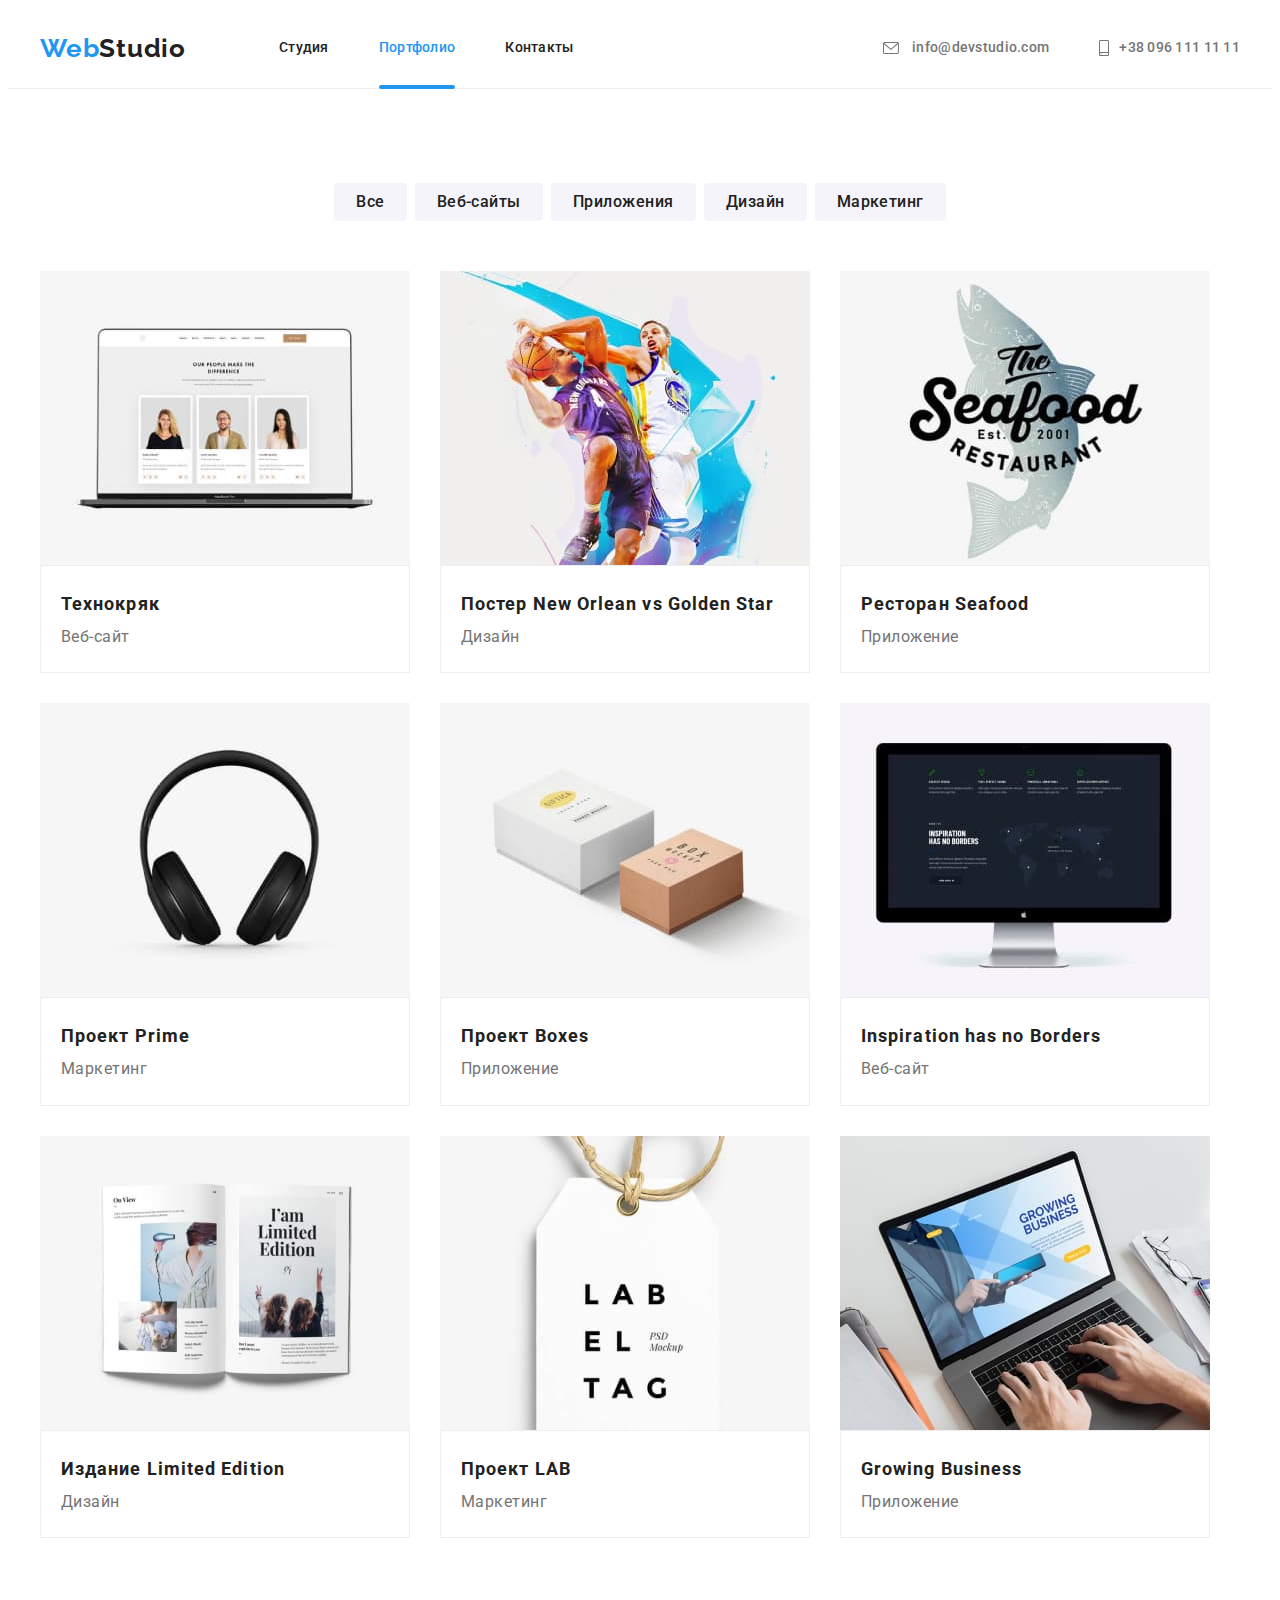
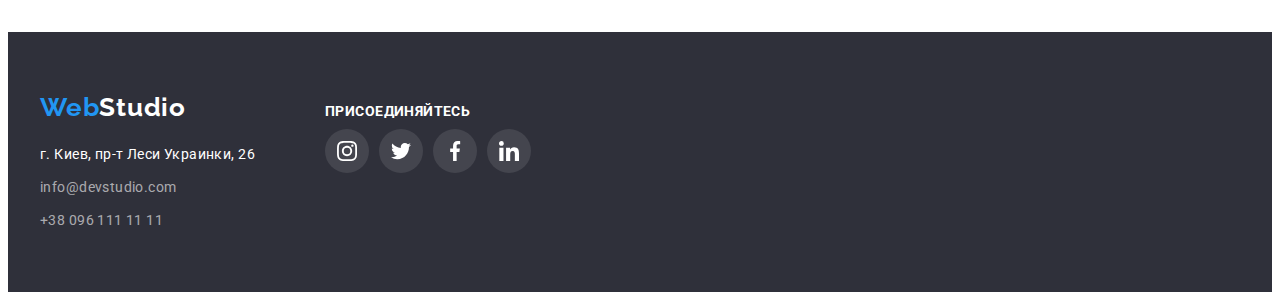
==== portfolio.html @ bf8d0754 "Initial commit" ====
<!DOCTYPE html>
<html lang="en">
  <head>
    <meta charset="UTF-8" />
    <meta http-equiv="X-UA-Compatible" content="IE=edge" />
    <meta name="viewport" content="width=device-width, initial-scale=1.0" />
    <title>Portfolio</title>

    <link
      rel="stylesheet"
      href="https://cdnjs.cloudflare.com/ajax/libs/modern-normalize/1.1.0/modern-normalize.min.css"
      integrity="sha512-wpPYUAdjBVSE4KJnH1VR1HeZfpl1ub8YT/NKx4PuQ5NmX2tKuGu6U/JRp5y+Y8XG2tV+wKQpNHVUX03MfMFn9Q=="
      crossorigin="anonymous"
      referrerpolicy="no-referrer"
    />
    <link rel="preconnect" href="https://fonts.googleapis.com" />
    <link rel="preconnect" href="https://fonts.gstatic.com" crossorigin />
    <link
      href="https://fonts.googleapis.com/css2?family=Oleo+Script&family=Raleway:wght@700&family=Roboto:wght@400;500;700;900&display=swap"
      rel="stylesheet"
    />
    <link rel="stylesheet" href="./css/styles.css" />
  </head>
  <body>
    <header class="page-header">
      <!--логотип в хедері-->
      <div class="container">
        <nav class="header-nav">
          <a lang="en" class="header-logo link" href="./index.html"
            >Web<span class="logo-span">Studio </span>
          </a>
          <!-- список навігації-->
          <ul class="list">
            <li class="header-item">
              <a class="header-link" href="./index.html">Студия</a>
            </li>
            <li class="header-item">
              <a class="header-link heder-current current" href="./portfolio.html">Портфолио</a>
            </li>
            <li class="header-item">
              <a class="header-link" href="">Контакты</a>
            </li>
          </ul>
          <!--контактні данні-->
          <ul class="header-list list">
            <li class="header-item">
              <a class="header-contact link" href="malito:info@devstudio.com">
                <svg class="icon-mail" width="16" height="12">
                  <use href="./symbol-defs.svg#icon-mail"></use>
                </svg>
                info@devstudio.com
              </a>
            </li>

            <li class="header-item">
              <a class="header-contact link" href="tel:+380961111111">
                <svg class="icon-phone" width="10" height="16">
                  <use href="./symbol-defs.svg#icon-smartphone"></use></svg
                >+38 096 111 11 11</a
              >
            </li>
          </ul>
        </nav>
      </div>
    </header>
    <main>
      <section class="main-portfolio">
        <div class="container">
          <h1 hidden>Головна сторінка</h1>

          <ul class="list-btn">
            <li class="work-btn">
              <button class="portfolio-btn btn-text" type="button">Все</button>
            </li>
            <li class="work-btn">
              <button class="portfolio-btn btn-text" type="button">Веб-сайты</button>
            </li>
            <li class="work-btn">
              <button class="portfolio-btn btn-text" type="button">Приложения</button>
            </li>
            <li class="work-btn">
              <button class="portfolio-btn btn-text" type="button">Дизайн</button>
            </li>
            <li class="work-btn">
              <button class="portfolio-btn btn-text" type="button">Маркетинг</button>
            </li>
          </ul>
        </div>
        <div class="container">
          <ul class="list list-portfolio">
            <li class="item-portfolio">
              <div class="portfolio-card">
                <img
                  class="portfolio-logo-work"
                  src="./images/main/img1.jpg"
                  alt="ноутбук"
                  width="370"
                />

                <div class="portfolio-overlay">
                  <p class="portfolio-desc">
                    Ресурс предлагает комплексные предложения с разным уровнем функционала и
                    сервисов. Все это позволит посетителю получить исчерпывающие сведения о компании
                    или частном лице.
                  </p>
                </div>
              </div>
              <div class="description-portfolio">
                <h2 class="portfolio-aside">Технокряк</h2>
                <p class="list-aside">Веб-сайт</p>
              </div>
            </li>
            <li class="item-portfolio">
              <div class="portfolio-card">
                <img src="./images/main/img2.jpg" alt="баскетболісти" width="370" />
                <div class="portfolio-overlay">
                  <p class="portfolio-desc">
                    Ресурс предлагает комплексные предложения с разным уровнем функционала и
                    сервисов. Все это позволит посетителю получить исчерпывающие сведения о компании
                    или частном лице.
                  </p>
                </div>
              </div>
              <div class="description-portfolio">
                <h2 class="portfolio-aside">Постер New Orlean vs Golden Star</h2>
                <p class="list-aside">Дизайн</p>
              </div>
            </li>
            <li class="item-portfolio">
              <div class="portfolio-card">
                <img src="./images/main/img3.jpg" alt="логотип з рибою" width="370" />
                <div class="portfolio-overlay">
                  <p class="portfolio-desc">
                    Ресурс предлагает комплексные предложения с разным уровнем функционала и
                    сервисов. Все это позволит посетителю получить исчерпывающие сведения о компании
                    или частном лице.
                  </p>
                </div>
              </div>
              <div class="description-portfolio">
                <h2 class="portfolio-aside">Ресторан Seafood</h2>
                <p class="list-aside">Приложение</p>
              </div>
            </li>
            <li class="item-portfolio">
              <div class="portfolio-card">
                <img src="./images/main/img4.jpg" alt="наушники" width="370" />
                <div class="portfolio-overlay">
                  <p class="portfolio-desc">
                    Ресурс предлагает комплексные предложения с разным уровнем функционала и
                    сервисов. Все это позволит посетителю получить исчерпывающие сведения о компании
                    или частном лице.
                  </p>
                </div>
              </div>
              <div class="description-portfolio">
                <h2 class="portfolio-aside">Проект Prime</h2>
                <p class="list-aside">Маркетинг</p>
              </div>
            </li>
            <li class="item-portfolio">
              <div class="portfolio-card">
                <img src="./images/main/img5.jpg" alt="два бокса" width="370" />
                <div class="portfolio-overlay">
                  <p class="portfolio-desc">
                    Ресурс предлагает комплексные предложения с разным уровнем функционала и
                    сервисов. Все это позволит посетителю получить исчерпывающие сведения о компании
                    или частном лице.
                  </p>
                </div>
              </div>
              <div class="description-portfolio">
                <h2 class="portfolio-aside">Проект Boxes</h2>
                <p class="list-aside">Приложение</p>
              </div>
            </li>
            <li class="item-portfolio">
              <div class="portfolio-card">
                <img src="./images/main/img6.jpg" alt="монітор" width="370" />
                <div class="portfolio-overlay">
                  <p class="portfolio-desc">
                    Ресурс предлагает комплексные предложения с разным уровнем функционала и
                    сервисов. Все это позволит посетителю получить исчерпывающие сведения о компании
                    или частном лице.
                  </p>
                </div>
              </div>
              <div class="description-portfolio">
                <h2 class="portfolio-aside">Inspiration has no Borders</h2>
                <p class="list-aside">Веб-сайт</p>
              </div>
            </li>
            <li class="item-portfolio">
              <div class="portfolio-card">
                <img src="./images/main/img7.jpg" alt="журнал" width="370" />
                <div class="portfolio-overlay">
                  <p class="portfolio-desc">
                    Ресурс предлагает комплексные предложения с разным уровнем функционала и
                    сервисов. Все это позволит посетителю получить исчерпывающие сведения о компании
                    или частном лице.
                  </p>
                </div>
              </div>
              <div class="description-portfolio">
                <h2 class="portfolio-aside">Издание Limited Edition</h2>
                <p class="list-aside">Дизайн</p>
              </div>
            </li>
            <li class="item-portfolio">
              <div class="portfolio-card">
                <img src="./images/main/img8.jpg" alt="бірка" width="370" />
                <div class="portfolio-overlay">
                  <p class="portfolio-desc">
                    Ресурс предлагает комплексные предложения с разным уровнем функционала и
                    сервисов. Все это позволит посетителю получить исчерпывающие сведения о компании
                    или частном лице.
                  </p>
                </div>
              </div>
              <div class="description-portfolio">
                <h2 class="portfolio-aside">Проект LAB</h2>
                <p class="list-aside">Маркетинг</p>
              </div>
            </li>
            <li class="item-portfolio">
              <div class="portfolio-card">
                <img src="./images/main/img9.jpg" alt="робота за ноутбуком" width="370" />
                <div class="portfolio-overlay">
                  <p class="portfolio-desc">
                    Ресурс предлагает комплексные предложения с разным уровнем функционала и
                    сервисов. Все это позволит посетителю получить исчерпывающие сведения о компании
                    или частном лице.
                  </p>
                </div>
              </div>
              <div class="description-portfolio">
                <h2 class="portfolio-aside">Growing Business</h2>
                <p class="list-aside">Приложение</p>
              </div>
            </li>
          </ul>
        </div>
      </section>
    </main>
    <footer class="footer-info">
      <div class="container all-footer">
        <div class="footer-adres-info">
          <a class="footer-logo link" href="./index.html"
            >Web<span class="logo-footer">Studio </span>
          </a>
          <address>
            <ul class="container-block list-style">
              <li class="adres-liest">
                <a
                  class="link footer-address"
                  href="https://goo.gl/maps/fqZJTuvwZsZVhBV67"
                  target="_blank"
                  rel="noopener nofollow noreferrer"
                  >г. Киев, пр-т Леси Украинки, 26
                </a>
              </li>
              <li class="adres-liest">
                <a class="link footer-contact" href="malito:info@devstudio.com"
                  >info@devstudio.com</a
                >
              </li>
              <li class="adres-liest">
                <a class="link footer-contact" href="tel:+380961111111">+38 096 111 11 11</a>
              </li>
            </ul>
          </address>
        </div>
        <div class="footer-icon">
          <p class="footer-icon-text">присоединяйтесь</p>

          <ul class="footer-icon-liest">
            <li class="link link-icons">
              <a
                class="social-linc-footer"
                href=""
                target="_blank"
                rel="noopener noreferrer"
                aria-label="instagram"
              >
                <svg class="icon-instagram social-media-link" width="20" height="20">
                  <use href="./symbol-defs.svg#icon-instagram"></use>
                </svg>
              </a>
            </li>
            <li class="link link-icons">
              <a
                class="social-linc-footer"
                href=""
                target="_blank"
                rel="noopener noreferrer"
                aria-label="twitter"
              >
                <svg class="icon-twitter social-media-link" width="20" height="20">
                  <use href="./symbol-defs.svg#icon-twitter"></use>
                </svg>
              </a>
            </li>
            <li class="link link-icons">
              <a
                class="social-linc-footer"
                href=""
                target="_blank"
                rel="noopener noreferrer"
                aria-label="facebook"
              >
                <svg class="icon-facebook social-media-link" width="20" height="20">
                  <use href="./symbol-defs.svg#icon-facebook"></use>
                </svg>
              </a>
            </li>
            <li class="link link-icons">
              <a
                class="social-linc-footer"
                href=""
                target="_blank"
                rel="noopener noreferrer"
                aria-label="linkedin"
              >
                <svg class="icon-linkedin social-media-link" width="20" height="20">
                  <use href="./symbol-defs.svg#icon-linkedin"></use>
                </svg>
              </a>
            </li>
          </ul>
        </div>
      </div>
    </footer>
    <script src="./js/modal.js"></script>
  </body>
</html>
---- css/styles.css ----
:root {
  --main-fonts: 'Roboto';
  --title-text-color: #212121;
  --accent-color: #2196f3;
  --white-text-color: #ffffff;
  --grey-text-color: #757575;
}
::after,
::before {
  box-sizing: border-box;
}

body {
  font-family: 'Roboto', sans-serif;
}
p {
  display: block;
  margin-block-start: 1em;
  margin-block-end: 1em;
  margin-inline-start: 0px;
  margin-inline-end: 0px;
}
img {
  display: block;
  max-width: 100%;
}

h1,
h2,
h3,
h4,
p,
ol,
ul {
  margin: 0px;
  padding-left: 0px;
}
.page-header {
  display: block;
  border-bottom: 1px solid #ececec;
}

.header-logo {
  font-family: 'Raleway';
  font-style: normal;
  font-weight: 700;
  font-size: 26px;
  line-height: 1.19;
  letter-spacing: 0.03em;
  color: var(--accent-color);
  display: block;
}
.footer-logo {
  font-family: 'Raleway';
  font-style: normal;
  font-weight: 700;
  font-size: 26px;
  line-height: 1.19;
  letter-spacing: 0.03em;
  color: var(--accent-color);
  display: block;
}

.logo-span {
  color: var(--title-text-color);
}
.logo-footer {
  color: var(--white-text-color);
}

.list {
  list-style: none;
  display: flex;
  align-items: center;
  margin-left: 93px;
}
.list-style {
  list-style: none;
}
.link {
  text-decoration: none;
  display: block;
  list-style: none;
}
.header-link {
  text-decoration: none;
  font-weight: 500;
  font-size: 14px;
  line-height: 1.14;
  letter-spacing: 0.02em;
  color: var(--title-text-color);

  display: block;
  padding-top: 32px;
  padding-bottom: 32px;
  transition-property: color;
  transition-duration: 250ms;
  transition-timing-function: cubic-bezier(0.4, 0, 0.2, 1);
}
.heder-current {
  position: relative;
}
.heder-current::after {
  content: '';
  position: absolute;
  bottom: -1px;
  left: 0%;
  display: block;
  width: 100%;
  height: 4px;
  background-color: #2196f3;
  border-radius: 2px;
}

.current {
  color: var(--accent-color);
}

.header-contact {
  font-weight: 500;
  font-size: 14px;
  line-height: 1.14;
  letter-spacing: 0.02em;
  color: #757575;

  display: block;
  padding-top: 32px;
  padding-bottom: 32px;
  transition-property: color;
  transition-duration: 250ms;
  transition-timing-function: cubic-bezier(0.4, 0, 0.2, 1);
}
.header-link:hover,
.header-link:focus,
.footer-contact:hover,
.footer-contact:focus {
  color: var(--accent-color);
}

.header-nav {
  display: flex;
  align-items: center;
  margin-left: auto;
}

.header-nav .header-item:not(:last-child) {
  margin-right: 50px;
  padding-inline-start: 0;
}
.header-list {
  display: flex;
  align-items: center;
  justify-content: flex-start;
  margin-left: auto;
}
.container {
  width: 1200px;
  padding-left: 15px;
  padding-right: 15px;
  margin-left: auto;
  margin-right: auto;
}

/*хедер*/
.container-hero {
  background-color: #2f303a;
  padding-top: 200px;
  padding-bottom: 200px;
  text-align: center;
  background-image: linear-gradient(rgba(47, 48, 58, 0.4), rgba(47, 48, 58, 0.4)),
    url(../images/fon/Img-fon.jpg);
  background-repeat: no-repeat;
  background-size: cover;
  background-position: center;
  max-width: 1600px;
  max-height: 600px;
  margin-left: auto;
  margin-right: auto;
}
.footer-address {
  font-weight: 400;
  font-size: 14px;
  line-height: 1.71;
  letter-spacing: 0.03em;
  color: var(--white-text-color);
}
.main-title {
  font-weight: 900;
  font-size: 44px;
  line-height: 60px;
  text-align: center;
  letter-spacing: 0.06em;
  text-transform: uppercase;
  color: var(--white-text-color);
}
.main-btn {
  font-weight: 700;
  font-size: 16px;
  line-height: 1.88;
  display: inline-block;
  align-items: center;
  text-align: center;
  letter-spacing: 0.06em;
  color: #ffffff;
  background-color: #2196f3;
  cursor: pointer;
  border-radius: 4px;
  padding-top: 10px;
  padding-bottom: 10px;
  padding-left: 32px;
  padding-right: 32px;
  margin-top: 30px;
}

.section {
  padding-top: 94px;
  padding-bottom: 94px;
  justify-content: center;
}
.section-team {
  padding-top: 94px;
  background-color: #f5f4fa;
}
.main-liest {
  display: flex;
}

.main-item {
  width: 270px;
}
.main-item:not(:first-child) {
  margin-left: 30px;
}
.list-item {
  list-style: none;
  display: flex;
  align-items: center;
}
.list-benefits {
  list-style: none;
  display: flex;
  align-items: center;
}
.li-benefits:not(:first-child) {
  margin-left: 30px;
}
.li-benefits {
  position: relative;
  overflow: hidden;
}
.benefits-desc {
  font-family: 'Roboto';
  font-style: normal;
  font-weight: 700;
  font-size: 14px;
  line-height: 1.14;
  text-align: center;
  letter-spacing: 0.03em;
  text-transform: uppercase;
  color: #ffffff;
}
.benefits-overlay {
  position: absolute;
  bottom: 0%;
  left: 0%;
  display: flex;
  align-items: center;
  justify-content: center;
  height: 70px;
  width: 370px;
  transform: translateY(100%);
  backdrop-filter: blur(3px);
  background-color: rgba(47, 48, 58, 0.8);

  transition-property: transform;
  transition-duration: 250ms;
  transition-timing-function: cubic-bezier(0.4, 0, 0.2, 1);
}
.li-benefits:hover .benefits-overlay {
  transform: translateY(0);
}
.main-subtitle {
  font-weight: 700;
  font-size: 14px;
  line-height: 16px;
  letter-spacing: 0.03em;
  text-transform: uppercase;
  color: var(--title-text-color);
  margin-bottom: 10px;
}
.main-text {
  font-family: 'Roboto', sans-serif;
  font-size: 14px;
  line-height: 24px;
  letter-spacing: 0.03em;
  color: #757575;
}

.main-benefits,
.main-team {
  font-weight: 700;
  font-size: 36px;
  line-height: 1.17;
  text-align: center;
  letter-spacing: 0.03em;
  color: var(--title-text-color);
  padding-bottom: 50px;
}
.work-foto {
  padding-bottom: 94px;
}
.main-liest {
  list-style: none;
  flex-basis: calc(100% /);
}
.team-list {
  font-weight: 500;
  font-size: 16px;
  line-height: 1.19;

  letter-spacing: 0.03em;
  color: var(--title-text-color);
}
.team-foto:not(:first-child) {
  margin-left: 30px;
}
.card {
  box-shadow: 0px 1px 3px rgba(0, 0, 0, 0.12), 0px 2px 1px rgba(0, 0, 0, 0.2);
  border-radius: 0px 0px 4px 4px;
  padding-top: 30px;
  padding-bottom: 30px;
  background: #ffffff;
}

.team-text-info {
  padding-top: 10px;
}
.team-desc {
  font-weight: 400;
  font-size: 16px;
  line-height: 19px;

  letter-spacing: 0.03em;
  color: var(--grey-text-color);
}
.team-li {
  text-align: center;
  display: flex;
}
.footer-address {
  font-weight: 400;
  font-size: 14px;
  font-family: 'Roboto';
  font-style: normal;
  line-height: 1.71;
  letter-spacing: 0.03em;
  color: var(--white-text-color);
  transition-property: color;
  transition-duration: 250ms;
  transition-timing-function: cubic-bezier(0.4, 0, 0.2, 1);
}
.footer-contact {
  font-weight: 400;
  font-size: 14px;
  line-height: 24px;
  font-family: 'Roboto';
  font-style: normal;
  letter-spacing: 0.03em;
  color: rgba(255, 255, 255, 0.6);
  transition-property: color;
  transition-duration: 250ms;
  transition-timing-function: cubic-bezier(0.4, 0, 0.2, 1);
}

.footer-info {
  background-color: #2f303a;
  padding-top: 60px;
  padding-bottom: 60px;
}

.footer-address:hover,
.footer-address:focus {
  color: var(--accent-color);
}
.list-btn {
  list-style: none;
}
.btn-text {
  font-weight: 500;
  font-size: 16px;
  line-height: 1.63;
  text-align: center;
  letter-spacing: 0.03em;
  color: #212121;
  font-family: inherit;
  text-decoration: none;
  padding-top: 6px;
  padding-bottom: 6px;
  padding-left: 22px;
  padding-right: 22px;
  cursor: pointer;
}
.portfolio-btn {
  background-color: #f5f4fa;
  border: #f5f4fa;
  border-radius: 4px;
  transition-property: background-color;
  transition-duration: 250ms;
  transition-timing-function: cubic-bezier(0.4, 0, 0.2, 1);
}
.portfolio-btn:hover,
.portfolio-btn:focus {
  background-color: #2196f3;
  box-shadow: 0px 3px 1px rgba(0, 0, 0, 0.1), 0px 1px 2px rgba(0, 0, 0, 0.08),
    0px 2px 2px rgba(0, 0, 0, 0.12);
}
.btn-text:hover,
.btn-text:focus {
  color: #ffffff;
}
.main-portfolio {
  padding-top: 94px;
  padding-bottom: 94px;
}
.portfolio-aside {
  font-weight: 700;
  font-size: 18px;
  line-height: 2;
  letter-spacing: 0.06em;
  color: #212121;
}
.list-aside {
  font-weight: 400;
  font-size: 16px;
  line-height: 1.88;
  letter-spacing: 0.03em;
  color: #757575;
}
.container-block {
  display: block;
  margin-top: 20px;
}
.container-block > .adres-liest:not(:first-child) {
  margin-top: 9px;
}

/*Portfolio*/
.list-portfolio {
  display: flex;
  flex-wrap: wrap;
  margin-top: -30px;
  margin-left: -30px;
}

.list-portfolio > .item-portfolio {
  flex-basis: calc(100% / 3 -60px);

  margin-left: 30px;
  margin-top: 30px;
  max-width: 100%;
}
.item-portfolio:focus,
.item-portfolio:hover {
  box-shadow: 0px 1px 1px rgba(0, 0, 0, 0.12), 0px 4px 4px rgba(0, 0, 0, 0.06),
    1px 4px 6px rgba(0, 0, 0, 0.16);
  cursor: pointer;
}
.list-btn {
  display: flex;
  justify-content: center;

  margin-bottom: 50px;
}
.work-btn:not(:first-child) {
  margin-left: 8px;
}
.description-portfolio {
  padding-top: 20px;
  padding-bottom: 20px;
  background: #ffffff;
  border: 1px solid #eeeeee;
  padding-left: 20px;
}
.clients {
  font-family: 'Roboto';
  font-style: normal;
  font-weight: 700;
  font-size: 36px;
  line-height: 42px;
  text-align: center;
  letter-spacing: 0.03em;
  margin-bottom: 50px;

  color: #212121;
}
.work-clients {
  padding-top: 94px;
  padding-bottom: 94px;
}
.icon-mail,
.icon-phone {
  vertical-align: middle;
  margin-right: 10px;
}
.social-linc-icons {
  padding-top: 16px;
  display: flex;
  justify-content: center;
}
.link-icons:not(:last-child) {
  padding-right: 10px;
}
.social-linc {
  width: 44px;
  height: 44px;
  border-radius: 50%;
  background-color: #ffffff;
  display: flex;
  align-items: center;
  justify-content: center;
  fill: #afb1b8;
  transition-property: background-color;
  transition-duration: 250ms;
  transition-timing-function: cubic-bezier(0.4, 0, 0.2, 1);
}
.social-linc:hover,
.social-linc:focus {
  fill: #ffffff;
  background-color: #2196f3;
}

.header-contact:focus,
.header-contact:hover {
  color: #2196f3;
}
.grup-logo {
  display: flex;
  align-items: center;
  justify-content: center;
}
.liest-logo-clients {
  width: 170px;
  height: 92px;
  outline: 1px solid #afb1b8;
  border-radius: 4px;
  display: flex;
  align-items: center;
  justify-content: center;
  fill: #afb1b8;
  transition-property: fill;
  transition-duration: 250ms;
  transition-timing-function: cubic-bezier(0.4, 0, 0.2, 1);
}
.liest-logo-clients:hover,
.liest-logo-clients:focus {
  fill: #2196f3;
  outline: 1px solid #2196f3;
}
.liest-logo:not(:last-child) {
  margin-right: 30px;
}
.info-logo-liest {
  background-color: #f5f4fa;
  border-radius: 4px;
  width: 270px;
  height: 120px;
  display: flex;
  justify-content: center;
  align-items: center;
  margin-bottom: 30px;
}
.info-logo {
  justify-content: center;
  align-items: center;
}
.footer-icon-text {
  font-family: 'Roboto';
  font-style: normal;
  font-weight: 700;
  font-size: 14px;
  line-height: 16px;
  letter-spacing: 0.03em;
  text-transform: uppercase;
  color: #ffffff;
  margin-bottom: 10px;
}
.footer-icon-liest {
  display: flex;
}
.footer-adres-info {
  margin-right: 70px;
}
.all-footer {
  display: flex;
  align-items: baseline;
}
.icon-mail {
  fill: currentColor;
}
.icon-phone {
  fill: currentColor;
}
.social-linc-footer {
  width: 44px;
  height: 44px;
  border-radius: 50%;
  background-color: rgba(255, 255, 255, 0.1);
  display: flex;
  align-items: center;
  justify-content: center;
  fill: #ffffff;
  transition-property: background-color;
  transition-duration: 250ms;
  transition-timing-function: cubic-bezier(0.4, 0, 0.2, 1);
}
.social-linc-footer:hover,
.social-linc-footer:focus {
  background-color: #2196f3;
}
.portfolio-desc {
  display: flex;
  align-items: center;
  justify-content: center;
  font-family: 'Roboto';
  font-style: normal;
  font-weight: 400;
  font-size: 18px;
  line-height: 1.55;
  letter-spacing: 0.03em;
  color: #ffffff;
  padding-top: 64px;
  padding-bottom: 64px;
  padding-left: 24px;
  padding-right: 24px;
}
.portfolio-overlay {
  position: absolute;
  bottom: 0%;

  display: flex;
  align-items: center;
  justify-content: center;
  width: 100%;
  height: 100%;
  background-color: rgba(33, 150, 243, 0.9);
  transform: translateY(100%);
  backdrop-filter: blur(3px);
  transition-property: transform;
  transition-duration: 250ms;
  transition-timing-function: cubic-bezier(0.4, 0, 0.2, 1);
}
.portfolio-card {
  position: relative;
  overflow: hidden;
}
.portfolio-card:hover .portfolio-overlay {
  transform: translateY(0%);
}
.backdrop {
  position: fixed;
  top: 0%;
  left: 0%;
  width: 100%;
  height: 100%;
  background-color: rgba(0, 0, 0, 0.2);
  opacity: 1;
  visibility: visible;
  pointer-events: initial;
  transition-property: opacity, visibility;
  transition-duration: 250ms;
  transition-timing-function: cubic-bezier(0.4, 0, 0.2, 1);
}
.modal {
  position: absolute;
  width: 528px;
  height: 581px;
  top: 50%;
  left: 50%;
  transform: translate(-50%, -50%);
  background-color: #ffffff;
  box-shadow: 0px 1px 3px rgba(0, 0, 0, 0.12), 0px 1px 1px rgba(0, 0, 0, 0.14),
    0px 2px 1px rgba(0, 0, 0, 0.2);
  border-radius: 4px;
}
.backdrop.is-hidden {
  opacity: 0;
  visibility: hidden;
  pointer-events: none;
}
.modal-btn {
  width: 30px;
  height: 30px;
  display: flex;
  align-items: center;
  justify-content: center;
  margin-top: 8px;
  margin-right: 8px;
  margin-left: auto;
  background: var(--white-bg-color);
  border: 1px solid rgba(0, 0, 0, 0.1);
  border-radius: 50%;
  cursor: pointer;
}
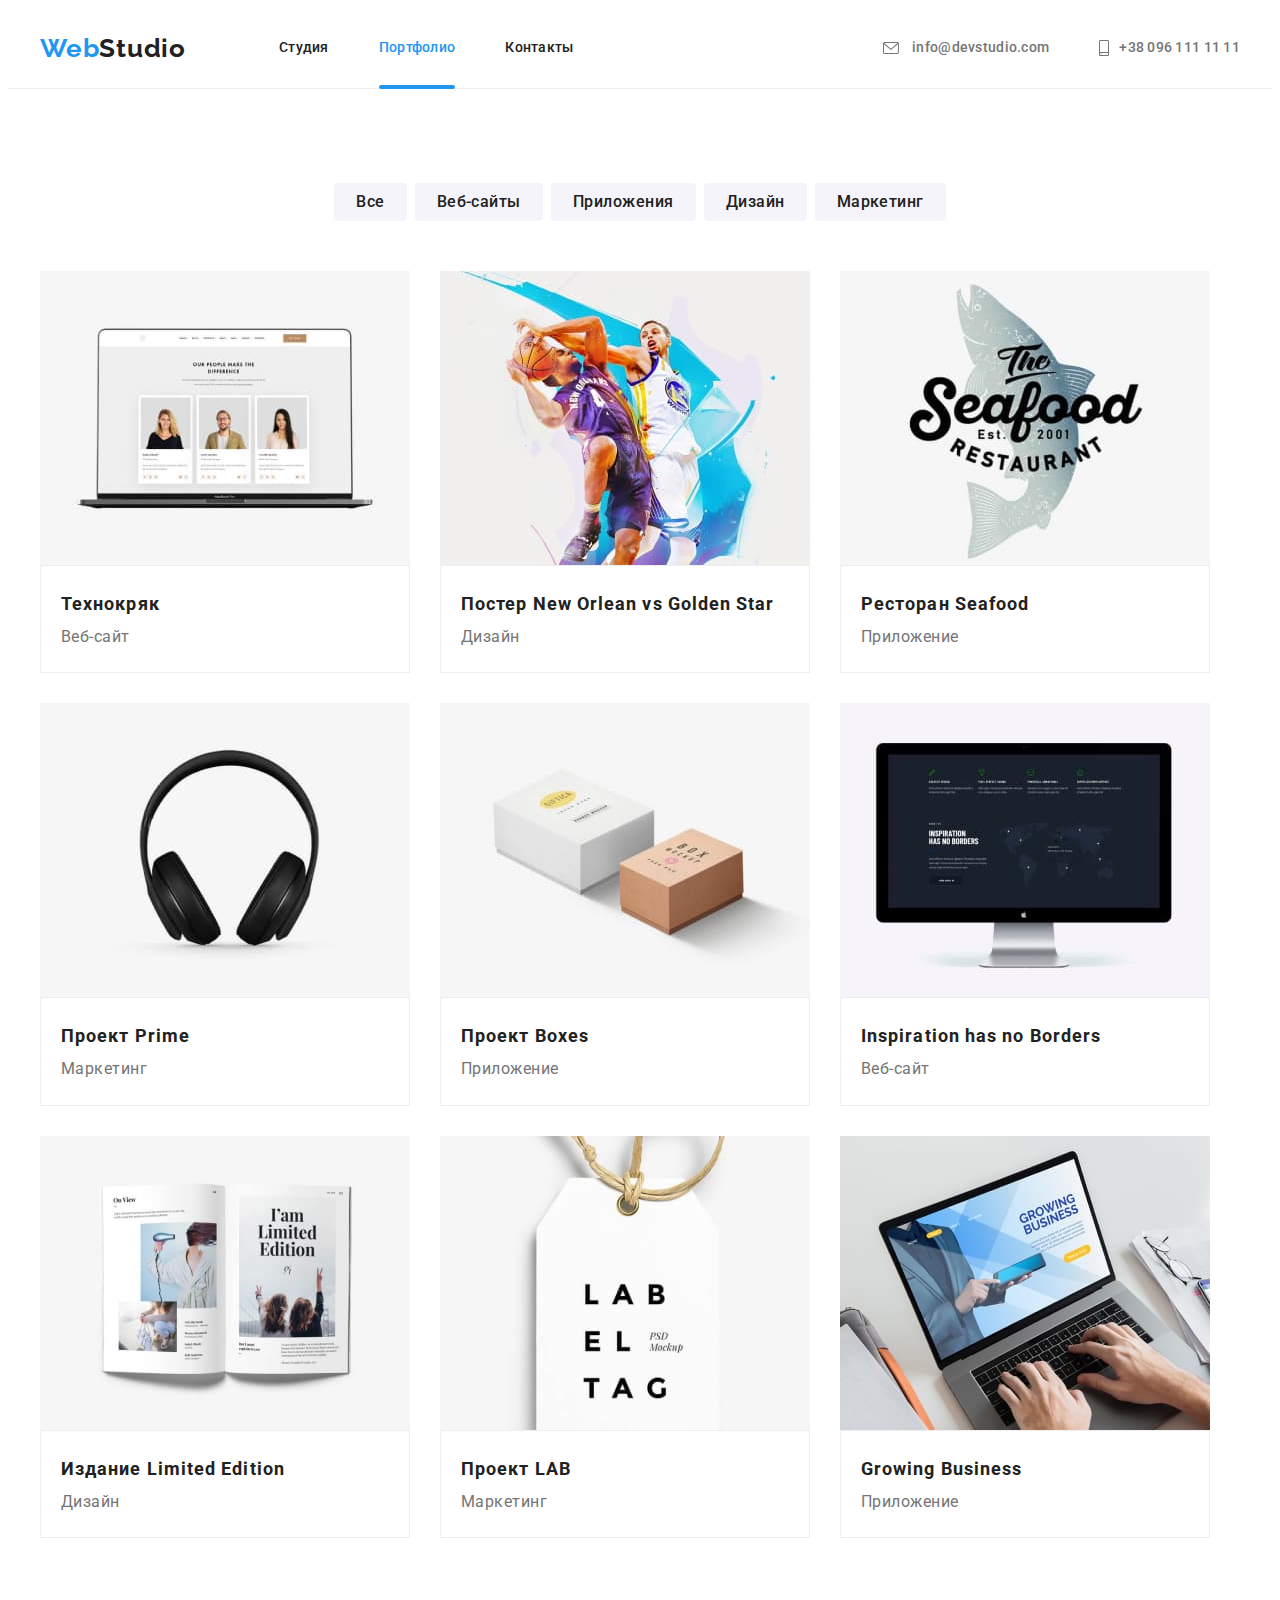
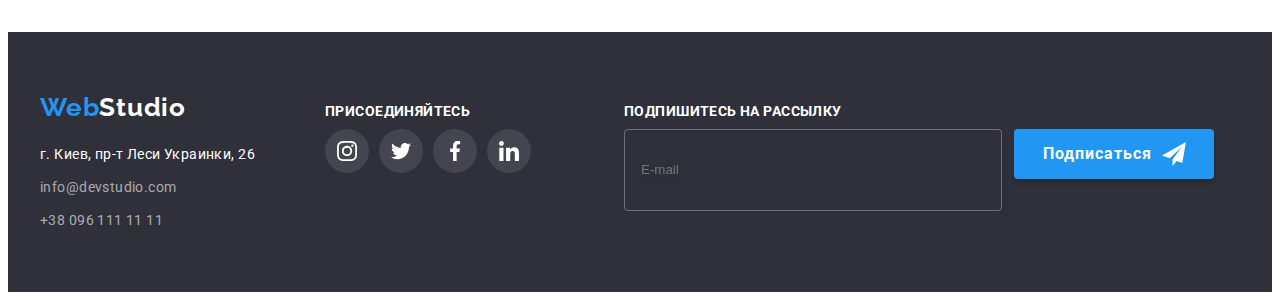
==== commit 57d0c6bc: "01-hw-06" ====
--- a/portfolio.html
+++ b/portfolio.html
@@ -328,6 +328,30 @@
             </li>
           </ul>
         </div>
+        <form class="footer-font">
+          <label class="footer-title-label" for="email">Подпишитесь на рассылку</label>
+          <ul class="footer-input-list">
+            <li class="link footer-input-item">
+              <input
+                type="email"
+                name="email"
+                id="email"
+                placeholder="E-mail"
+                required
+                minlength="2"
+                class="footer-input"
+              />
+            </li>
+            <li class="link footer-input-item">
+              <button class="footer-form-btn" type="submit">
+                Подписаться
+                <svg class="footer-btn-svg" width="24" height="24">
+                  <use href="./symbol-defs.svg#icon-footer-telegram"></use>
+                </svg>
+              </button>
+            </li>
+          </ul>
+        </form>
       </div>
     </footer>
     <script src="./js/modal.js"></script>
--- a/css/styles.css
+++ b/css/styles.css
@@ -311,7 +311,7 @@
 }
 .main-liest {
   list-style: none;
-  flex-basis: calc(100% /);
+  flex-basis: calc(100%);
 }
 .team-list {
   font-weight: 500;
@@ -701,3 +701,214 @@
   border-radius: 50%;
   cursor: pointer;
 }
+.footer-font {
+  display: flex;
+  flex-direction: column;
+  margin-left: 93px;
+}
+.footer-title-label {
+  font-family: 'Roboto';
+  font-style: normal;
+  font-weight: 700;
+  font-size: 14px;
+  line-height: calc(16 / 14);
+  letter-spacing: 0.03em;
+  text-transform: uppercase;
+  color: #ffffff;
+  margin-bottom: 20px;
+}
+.footer-input {
+  width: 358px;
+  height: 50px;
+  padding-left: 16px;
+  padding-top: 15px;
+  padding-bottom: 15px;
+  background-color: inherit;
+  color: #ffffff;
+  border: 1px solid rgba(255, 255, 255, 0.3);
+  filter: drop-shadow(0px 4px 4px rgba(0, 0, 0, 0.15));
+  border-radius: 4px;
+}
+.footer-input-list {
+  display: flex;
+}
+.footer-input-item:not(:last-child) {
+  margin-right: 12px;
+}
+.footer-form-btn {
+  width: 200px;
+  height: 50px;
+  background-color: #2196f3;
+  box-shadow: 0px 4px 4px rgba(0, 0, 0, 0.15);
+  border-radius: 4px;
+  border: transparent;
+  color: #ffffff;
+  font-family: 'Roboto';
+  font-style: normal;
+  font-weight: 700;
+  font-size: 16px;
+  line-height: calc(30 / 16);
+  display: inline-flex;
+  align-items: center;
+  text-align: center;
+  letter-spacing: 0.06em;
+  cursor: pointer;
+  padding-left: 29px;
+}
+.footer-btn-svg {
+  fill: #ffffff;
+  margin-left: 10px;
+}
+.register-form {
+  display: block;
+  flex-direction: column;
+  padding-left: 40px;
+  padding-right: 40px;
+  gap: 10px;
+}
+.register-text {
+  font-family: 'Roboto';
+  font-style: normal;
+  font-weight: 700;
+  font-size: 20px;
+  line-height: 1.15;
+  display: block;
+  text-align: center;
+  letter-spacing: 0.03em;
+  color: #212121;
+  margin-bottom: 12px;
+}
+label {
+  display: flex;
+  align-items: center;
+  font-family: 'Roboto';
+  font-style: normal;
+  font-weight: 400;
+  font-size: 12px;
+  line-height: calc(14 / 12);
+  letter-spacing: 0.01em;
+  color: #757575;
+}
+label:not(:last-child) {
+  margin-bottom: 10px;
+}
+.footer-imput {
+  width: 100%;
+  height: 40px;
+  border: 1px solid rgba(33, 33, 33, 0.2);
+  border-radius: 4px;
+  margin-top: 4px;
+  padding-left: 42px;
+  cursor: pointer;
+}
+textarea {
+  width: 100%;
+  height: 120px;
+  border: 1px solid rgba(33, 33, 33, 0.2);
+  border-radius: 4px;
+  font-family: 'Roboto';
+  font-style: normal;
+  font-weight: 400;
+  font-size: 12px;
+  line-height: calc(14 / 12);
+  letter-spacing: 0.01em;
+  resize: none;
+  margin-top: 4px;
+  padding-top: 12px;
+  padding-bottom: 12px;
+  padding-left: 16px;
+  padding-right: 16px;
+  cursor: pointer;
+}
+.footer-icon-check {
+  border-radius: 2px;
+  width: 16px;
+  height: 15px;
+  display: inline-flex;
+  align-items: center;
+  justify-content: center;
+  fill: #ffffff;
+  outline: 1px solid #212121;
+  outline-offset: -2px;
+  transition: outline 250ms, background-color 250ms;
+}
+.footer-check {
+  display: flex;
+  margin-left: 12px;
+  align-items: center;
+  gap: 5px;
+  margin-top: 20px;
+}
+.form-chetbox-imput:checked + .footer-icon-check {
+  background-color: #2196f3;
+  outline: 1px solid #2196f3;
+}
+.visually-hidden {
+  position: absolute;
+  white-space: nowrap;
+  width: 1px;
+  height: 1px;
+  overflow: hidden;
+  border: 0;
+  padding: 0;
+  clip: rect(0 0 0 0);
+  clip-path: inset(50%);
+  margin: -1px;
+}
+.footer-contract {
+  color: #2196f3;
+}
+.footer-icon-position {
+  position: relative;
+  width: 100%;
+  margin-top: 4px;
+}
+.register-name-svg-vector {
+  position: absolute;
+  top: 14px;
+  left: 15px;
+  transform: translate(-50%, 50%);
+}
+.register-name {
+  display: flex;
+  flex-direction: column;
+  align-items: flex-start;
+}
+.modal-textarea::placeholder {
+  color: rgba(117, 117, 117, 0.5);
+}
+.footer-imput:focus,
+.modal-textarea:focus {
+  outline: #2196f3;
+  border: 1px solid #2196f3;
+  transition: 250ms cubic-bezier(0.4, 0, 0.2, 1);
+}
+.footer-imput:focus + svg {
+  border-color: #2196f3;
+
+  fill: #2196f3;
+
+  transition: 250ms cubic-bezier(0.4, 0, 0.2, 1);
+}
+.footer-btn-send {
+  color: #ffffff;
+  background: #188ce8;
+  box-shadow: 0px 4px 4px rgba(0, 0, 0, 0.15);
+  border-radius: 4px;
+  border: none;
+  width: 200px;
+  height: 50px;
+  cursor: pointer;
+  margin-top: 30px;
+  font-family: 'Roboto';
+  font-style: normal;
+  font-weight: 700;
+  font-size: 16px;
+  line-height: calc(30 / 16);
+  display: flex;
+  justify-content: center;
+  align-items: center;
+  text-align: center;
+  margin-left: auto;
+  margin-right: auto;
+}
